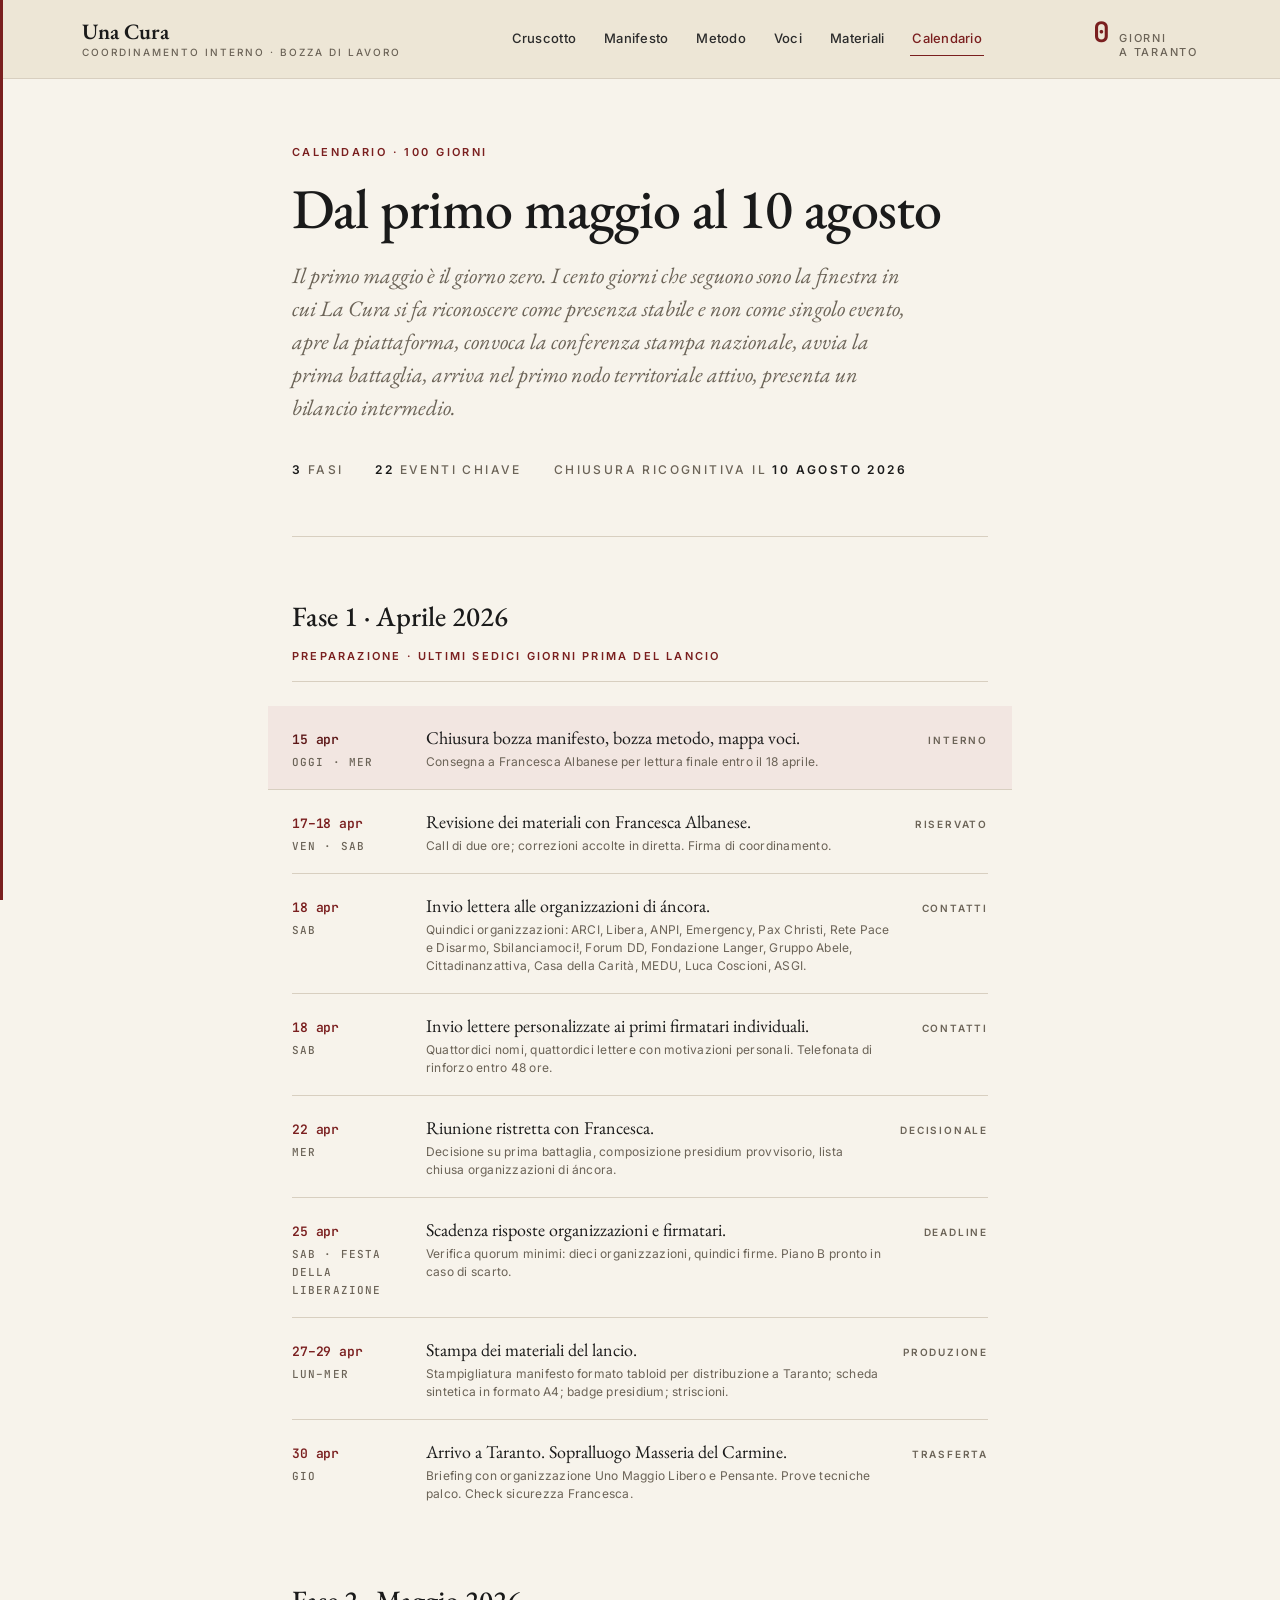
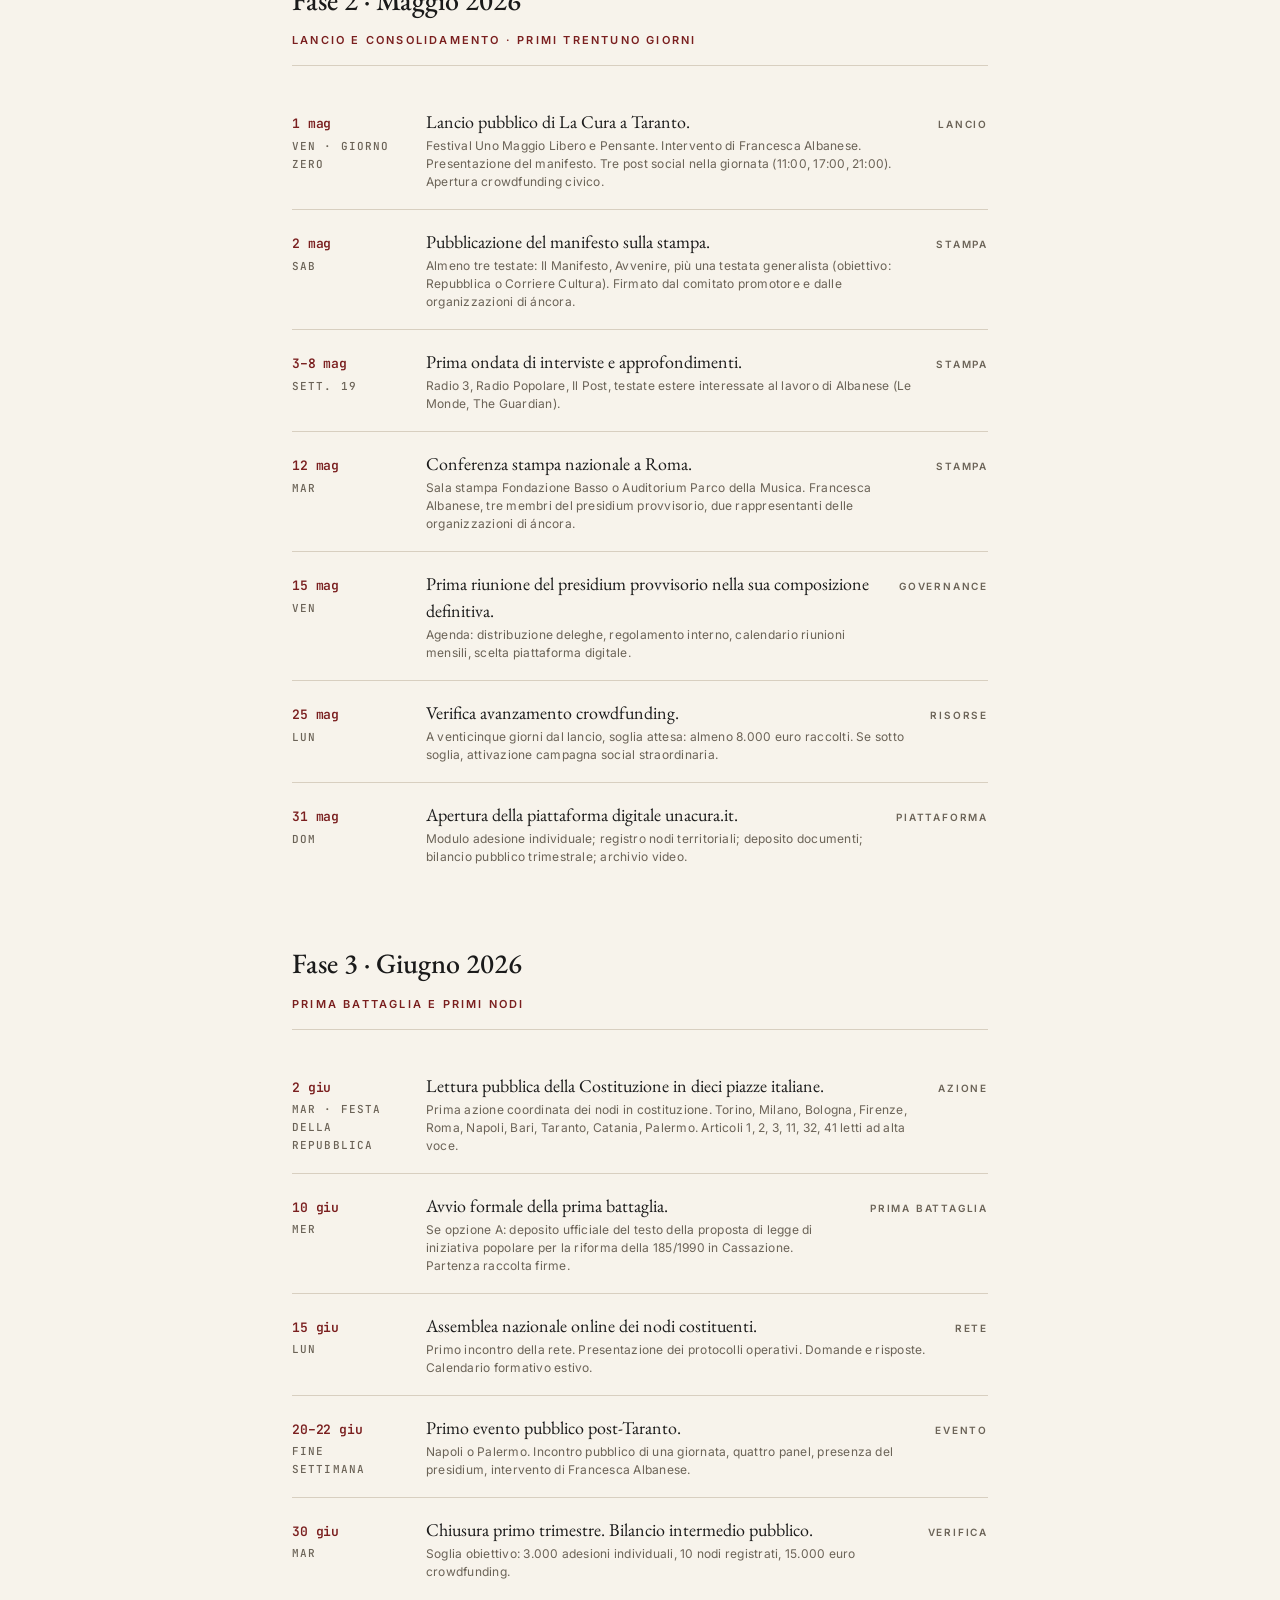
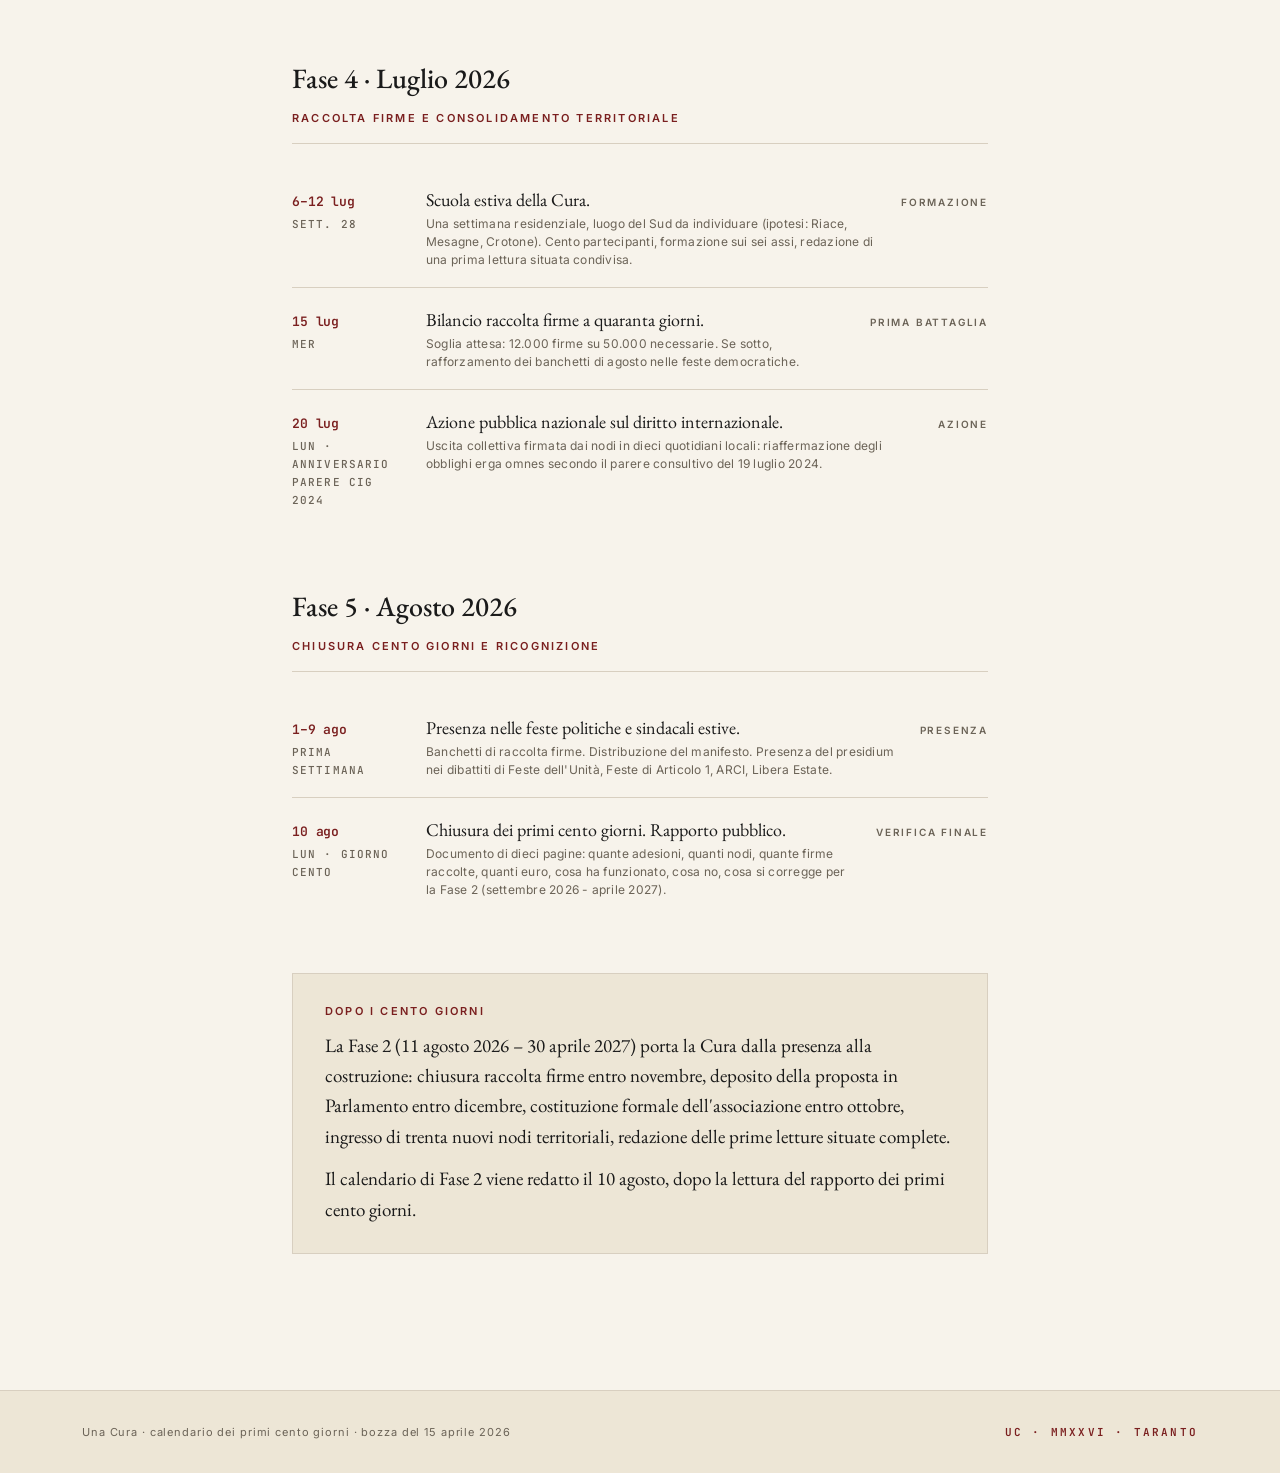
==== calendario.html @ d48b4845 "Add files via upload" ====
<!DOCTYPE html>
<html lang="it">
<head>
<meta charset="UTF-8">
<meta name="viewport" content="width=device-width, initial-scale=1.0">
<meta name="robots" content="noindex, nofollow">
<title>Una Cura — Calendario dei primi cento giorni</title>
<link rel="preconnect" href="https://fonts.googleapis.com">
<link rel="preconnect" href="https://fonts.gstatic.com" crossorigin>
<link href="https://fonts.googleapis.com/css2?family=EB+Garamond:ital,wght@0,400;0,500;0,600;1,400&family=Inter:wght@400;500;600&family=JetBrains+Mono:wght@400;500;600&display=swap" rel="stylesheet">
<link rel="stylesheet" href="css/style.css">
</head>
<body>

<header class="site">
  <div class="container-wide">
    <a href="index.html" class="brand">Una Cura<small>Coordinamento interno · bozza di lavoro</small></a>
    <nav class="main">
      <a href="index.html">Cruscotto</a>
      <a href="manifesto.html">Manifesto</a>
      <a href="metodo.html">Metodo</a>
      <a href="voci.html">Voci</a>
      <a href="materiali.html">Materiali</a>
      <a href="calendario.html" class="active">Calendario</a>
    </nav>
    <div class="countdown">
      <span class="days" data-countdown>—</span>
      <span class="label">giorni<br>a Taranto</span>
    </div>
  </div>
</header>

<main class="container">

  <section class="hero" style="padding-top:64px;">
    <div class="overline">Calendario · 100 giorni</div>
    <h1>Dal primo maggio al 10 agosto</h1>
    <p class="lead">Il primo maggio è il giorno zero. I cento giorni che seguono sono la finestra in cui La Cura si fa riconoscere come presenza stabile e non come singolo evento, apre la piattaforma, convoca la conferenza stampa nazionale, avvia la prima battaglia, arriva nel primo nodo territoriale attivo, presenta un bilancio intermedio.</p>
    <div class="meta">
      <span><strong>3</strong> fasi</span>
      <span><strong>22</strong> eventi chiave</span>
      <span>chiusura ricognitiva il <strong>10 agosto 2026</strong></span>
    </div>
  </section>

  <section class="block">

    <div class="calendario-mese">
      <h2>Fase 1 · Aprile 2026</h2>
      <div class="mese-sub">Preparazione · ultimi sedici giorni prima del lancio</div>

      <div class="agenda-item today">
        <div class="agenda-date">15 apr<span class="giorno">oggi · mer</span></div>
        <div class="agenda-text">Chiusura bozza manifesto, bozza metodo, mappa voci.<span class="sub">Consegna a Francesca Albanese per lettura finale entro il 18 aprile.</span></div>
        <div class="agenda-tag">interno</div>
      </div>

      <div class="agenda-item">
        <div class="agenda-date">17–18 apr<span class="giorno">ven · sab</span></div>
        <div class="agenda-text">Revisione dei materiali con Francesca Albanese.<span class="sub">Call di due ore; correzioni accolte in diretta. Firma di coordinamento.</span></div>
        <div class="agenda-tag">riservato</div>
      </div>

      <div class="agenda-item">
        <div class="agenda-date">18 apr<span class="giorno">sab</span></div>
        <div class="agenda-text">Invio lettera alle organizzazioni di áncora.<span class="sub">Quindici organizzazioni: ARCI, Libera, ANPI, Emergency, Pax Christi, Rete Pace e Disarmo, Sbilanciamoci!, Forum DD, Fondazione Langer, Gruppo Abele, Cittadinanzattiva, Casa della Carità, MEDU, Luca Coscioni, ASGI.</span></div>
        <div class="agenda-tag">contatti</div>
      </div>

      <div class="agenda-item">
        <div class="agenda-date">18 apr<span class="giorno">sab</span></div>
        <div class="agenda-text">Invio lettere personalizzate ai primi firmatari individuali.<span class="sub">Quattordici nomi, quattordici lettere con motivazioni personali. Telefonata di rinforzo entro 48 ore.</span></div>
        <div class="agenda-tag">contatti</div>
      </div>

      <div class="agenda-item">
        <div class="agenda-date">22 apr<span class="giorno">mer</span></div>
        <div class="agenda-text">Riunione ristretta con Francesca.<span class="sub">Decisione su prima battaglia, composizione presidium provvisorio, lista chiusa organizzazioni di áncora.</span></div>
        <div class="agenda-tag">decisionale</div>
      </div>

      <div class="agenda-item">
        <div class="agenda-date">25 apr<span class="giorno">sab · Festa della Liberazione</span></div>
        <div class="agenda-text">Scadenza risposte organizzazioni e firmatari.<span class="sub">Verifica quorum minimi: dieci organizzazioni, quindici firme. Piano B pronto in caso di scarto.</span></div>
        <div class="agenda-tag">deadline</div>
      </div>

      <div class="agenda-item">
        <div class="agenda-date">27–29 apr<span class="giorno">lun–mer</span></div>
        <div class="agenda-text">Stampa dei materiali del lancio.<span class="sub">Stampigliatura manifesto formato tabloid per distribuzione a Taranto; scheda sintetica in formato A4; badge presidium; striscioni.</span></div>
        <div class="agenda-tag">produzione</div>
      </div>

      <div class="agenda-item">
        <div class="agenda-date">30 apr<span class="giorno">gio</span></div>
        <div class="agenda-text">Arrivo a Taranto. Sopralluogo Masseria del Carmine.<span class="sub">Briefing con organizzazione Uno Maggio Libero e Pensante. Prove tecniche palco. Check sicurezza Francesca.</span></div>
        <div class="agenda-tag">trasferta</div>
      </div>
    </div>

    <div class="calendario-mese">
      <h2>Fase 2 · Maggio 2026</h2>
      <div class="mese-sub">Lancio e consolidamento · primi trentuno giorni</div>

      <div class="agenda-item">
        <div class="agenda-date">1 mag<span class="giorno">ven · GIORNO ZERO</span></div>
        <div class="agenda-text">Lancio pubblico di La Cura a Taranto.<span class="sub">Festival Uno Maggio Libero e Pensante. Intervento di Francesca Albanese. Presentazione del manifesto. Tre post social nella giornata (11:00, 17:00, 21:00). Apertura crowdfunding civico.</span></div>
        <div class="agenda-tag">lancio</div>
      </div>

      <div class="agenda-item">
        <div class="agenda-date">2 mag<span class="giorno">sab</span></div>
        <div class="agenda-text">Pubblicazione del manifesto sulla stampa.<span class="sub">Almeno tre testate: Il Manifesto, Avvenire, più una testata generalista (obiettivo: Repubblica o Corriere Cultura). Firmato dal comitato promotore e dalle organizzazioni di áncora.</span></div>
        <div class="agenda-tag">stampa</div>
      </div>

      <div class="agenda-item">
        <div class="agenda-date">3–8 mag<span class="giorno">sett. 19</span></div>
        <div class="agenda-text">Prima ondata di interviste e approfondimenti.<span class="sub">Radio 3, Radio Popolare, Il Post, testate estere interessate al lavoro di Albanese (Le Monde, The Guardian).</span></div>
        <div class="agenda-tag">stampa</div>
      </div>

      <div class="agenda-item">
        <div class="agenda-date">12 mag<span class="giorno">mar</span></div>
        <div class="agenda-text">Conferenza stampa nazionale a Roma.<span class="sub">Sala stampa Fondazione Basso o Auditorium Parco della Musica. Francesca Albanese, tre membri del presidium provvisorio, due rappresentanti delle organizzazioni di áncora.</span></div>
        <div class="agenda-tag">stampa</div>
      </div>

      <div class="agenda-item">
        <div class="agenda-date">15 mag<span class="giorno">ven</span></div>
        <div class="agenda-text">Prima riunione del presidium provvisorio nella sua composizione definitiva.<span class="sub">Agenda: distribuzione deleghe, regolamento interno, calendario riunioni mensili, scelta piattaforma digitale.</span></div>
        <div class="agenda-tag">governance</div>
      </div>

      <div class="agenda-item">
        <div class="agenda-date">25 mag<span class="giorno">lun</span></div>
        <div class="agenda-text">Verifica avanzamento crowdfunding.<span class="sub">A venticinque giorni dal lancio, soglia attesa: almeno 8.000 euro raccolti. Se sotto soglia, attivazione campagna social straordinaria.</span></div>
        <div class="agenda-tag">risorse</div>
      </div>

      <div class="agenda-item">
        <div class="agenda-date">31 mag<span class="giorno">dom</span></div>
        <div class="agenda-text">Apertura della piattaforma digitale unacura.it.<span class="sub">Modulo adesione individuale; registro nodi territoriali; deposito documenti; bilancio pubblico trimestrale; archivio video.</span></div>
        <div class="agenda-tag">piattaforma</div>
      </div>
    </div>

    <div class="calendario-mese">
      <h2>Fase 3 · Giugno 2026</h2>
      <div class="mese-sub">Prima battaglia e primi nodi</div>

      <div class="agenda-item">
        <div class="agenda-date">2 giu<span class="giorno">mar · Festa della Repubblica</span></div>
        <div class="agenda-text">Lettura pubblica della Costituzione in dieci piazze italiane.<span class="sub">Prima azione coordinata dei nodi in costituzione. Torino, Milano, Bologna, Firenze, Roma, Napoli, Bari, Taranto, Catania, Palermo. Articoli 1, 2, 3, 11, 32, 41 letti ad alta voce.</span></div>
        <div class="agenda-tag">azione</div>
      </div>

      <div class="agenda-item">
        <div class="agenda-date">10 giu<span class="giorno">mer</span></div>
        <div class="agenda-text">Avvio formale della prima battaglia.<span class="sub">Se opzione A: deposito ufficiale del testo della proposta di legge di iniziativa popolare per la riforma della 185/1990 in Cassazione. Partenza raccolta firme.</span></div>
        <div class="agenda-tag">prima battaglia</div>
      </div>

      <div class="agenda-item">
        <div class="agenda-date">15 giu<span class="giorno">lun</span></div>
        <div class="agenda-text">Assemblea nazionale online dei nodi costituenti.<span class="sub">Primo incontro della rete. Presentazione dei protocolli operativi. Domande e risposte. Calendario formativo estivo.</span></div>
        <div class="agenda-tag">rete</div>
      </div>

      <div class="agenda-item">
        <div class="agenda-date">20–22 giu<span class="giorno">fine settimana</span></div>
        <div class="agenda-text">Primo evento pubblico post-Taranto.<span class="sub">Napoli o Palermo. Incontro pubblico di una giornata, quattro panel, presenza del presidium, intervento di Francesca Albanese.</span></div>
        <div class="agenda-tag">evento</div>
      </div>

      <div class="agenda-item">
        <div class="agenda-date">30 giu<span class="giorno">mar</span></div>
        <div class="agenda-text">Chiusura primo trimestre. Bilancio intermedio pubblico.<span class="sub">Soglia obiettivo: 3.000 adesioni individuali, 10 nodi registrati, 15.000 euro crowdfunding.</span></div>
        <div class="agenda-tag">verifica</div>
      </div>
    </div>

    <div class="calendario-mese">
      <h2>Fase 4 · Luglio 2026</h2>
      <div class="mese-sub">Raccolta firme e consolidamento territoriale</div>

      <div class="agenda-item">
        <div class="agenda-date">6–12 lug<span class="giorno">sett. 28</span></div>
        <div class="agenda-text">Scuola estiva della Cura.<span class="sub">Una settimana residenziale, luogo del Sud da individuare (ipotesi: Riace, Mesagne, Crotone). Cento partecipanti, formazione sui sei assi, redazione di una prima lettura situata condivisa.</span></div>
        <div class="agenda-tag">formazione</div>
      </div>

      <div class="agenda-item">
        <div class="agenda-date">15 lug<span class="giorno">mer</span></div>
        <div class="agenda-text">Bilancio raccolta firme a quaranta giorni.<span class="sub">Soglia attesa: 12.000 firme su 50.000 necessarie. Se sotto, rafforzamento dei banchetti di agosto nelle feste democratiche.</span></div>
        <div class="agenda-tag">prima battaglia</div>
      </div>

      <div class="agenda-item">
        <div class="agenda-date">20 lug<span class="giorno">lun · anniversario parere CIG 2024</span></div>
        <div class="agenda-text">Azione pubblica nazionale sul diritto internazionale.<span class="sub">Uscita collettiva firmata dai nodi in dieci quotidiani locali: riaffermazione degli obblighi erga omnes secondo il parere consultivo del 19 luglio 2024.</span></div>
        <div class="agenda-tag">azione</div>
      </div>
    </div>

    <div class="calendario-mese">
      <h2>Fase 5 · Agosto 2026</h2>
      <div class="mese-sub">Chiusura cento giorni e ricognizione</div>

      <div class="agenda-item">
        <div class="agenda-date">1–9 ago<span class="giorno">prima settimana</span></div>
        <div class="agenda-text">Presenza nelle feste politiche e sindacali estive.<span class="sub">Banchetti di raccolta firme. Distribuzione del manifesto. Presenza del presidium nei dibattiti di Feste dell'Unità, Feste di Articolo 1, ARCI, Libera Estate.</span></div>
        <div class="agenda-tag">presenza</div>
      </div>

      <div class="agenda-item">
        <div class="agenda-date">10 ago<span class="giorno">lun · GIORNO CENTO</span></div>
        <div class="agenda-text">Chiusura dei primi cento giorni. Rapporto pubblico.<span class="sub">Documento di dieci pagine: quante adesioni, quanti nodi, quante firme raccolte, quanti euro, cosa ha funzionato, cosa no, cosa si corregge per la Fase 2 (settembre 2026 - aprile 2027).</span></div>
        <div class="agenda-tag">verifica finale</div>
      </div>
    </div>

    <div style="margin-top:40px;padding:28px 32px;background:var(--bg-soft);border:1px solid var(--line);">
      <div style="font-family:'Inter',sans-serif;font-size:11px;text-transform:uppercase;letter-spacing:0.2em;color:var(--accent);font-weight:600;margin-bottom:10px;">Dopo i cento giorni</div>
      <p style="font-family:'EB Garamond',serif;font-size:19px;line-height:1.6;margin:0 0 12px;">La Fase 2 (11 agosto 2026 – 30 aprile 2027) porta la Cura dalla presenza alla costruzione: chiusura raccolta firme entro novembre, deposito della proposta in Parlamento entro dicembre, costituzione formale dell'associazione entro ottobre, ingresso di trenta nuovi nodi territoriali, redazione delle prime letture situate complete.</p>
      <p style="font-family:'EB Garamond',serif;font-size:19px;line-height:1.6;margin:0;">Il calendario di Fase 2 viene redatto il 10 agosto, dopo la lettura del rapporto dei primi cento giorni.</p>
    </div>

  </section>

</main>

<footer class="site">
  <div class="container-wide">
    <div>Una Cura · calendario dei primi cento giorni · bozza del 15 aprile 2026</div>
    <div class="sigillo">UC · MMXXVI · Taranto</div>
  </div>
</footer>

<script src="js/app.js"></script>
</body>
</html>
---- css/style.css ----
/* Una Cura — sistema di coordinamento interno
   ---------------------------------------------
   Palette: carta crema, inchiostro nero, accento bordeaux,
   note di stato (ocra/oliva/ruggine) per la matrice operativa.
   Tipografia: EB Garamond per il corpo, Inter per metadati e UI,
   JetBrains Mono per date e cifre. Impianto costituzionale. */

:root {
  --bg: #F7F3EB;
  --bg-soft: #EDE6D6;
  --bg-deep: #E3DAC5;
  --ink: #1A1A1A;
  --ink-soft: #2B2B2B;
  --muted: #6B6357;
  --line: #D8CFC0;
  --line-strong: #B8AE97;
  --accent: #7A1F1F;
  --accent-deep: #5C1717;
  --accent-pale: #F2E6E1;
  --state-todo: #A8814B;
  --state-doing: #8B4513;
  --state-done: #5C6B3A;
  --state-waiting: #6B6357;
  --state-blocked: #7A1F1F;
  --radius: 2px;
  --transition: 180ms ease-out;
}

* { box-sizing: border-box; }
html, body { margin: 0; padding: 0; }
html { scroll-behavior: smooth; }

body {
  background: var(--bg);
  color: var(--ink);
  font-family: 'EB Garamond', Georgia, 'Times New Roman', serif;
  font-size: 18px;
  line-height: 1.65;
  -webkit-font-smoothing: antialiased;
  -moz-osx-font-smoothing: grayscale;
  text-rendering: optimizeLegibility;
}

/* Spina costituzionale: linea bordeaux verticale sul bordo sinistro,
   elemento grafico di riconoscimento coerente su tutte le pagine. */
body::before {
  content: "";
  position: fixed;
  left: 0;
  top: 0;
  bottom: 0;
  width: 3px;
  background: var(--accent);
  z-index: 100;
}

/* Container */
.container { max-width: 760px; margin: 0 auto; padding: 0 32px; }
.container-wide { max-width: 1180px; margin: 0 auto; padding: 0 32px; }

/* Header sito */
header.site {
  border-bottom: 1px solid var(--line);
  background: var(--bg-soft);
  padding: 18px 0;
  position: sticky;
  top: 0;
  z-index: 50;
  backdrop-filter: saturate(1.1);
}
header.site .container-wide {
  display: grid;
  grid-template-columns: auto 1fr auto;
  align-items: center;
  gap: 40px;
}
.brand {
  font-family: 'EB Garamond', Georgia, serif;
  font-weight: 600;
  font-size: 22px;
  text-decoration: none;
  color: var(--ink);
  letter-spacing: -0.005em;
  line-height: 1;
  display: block;
}
.brand small {
  display: block;
  font-family: 'Inter', sans-serif;
  font-size: 10px;
  font-weight: 500;
  text-transform: uppercase;
  letter-spacing: 0.2em;
  color: var(--muted);
  margin-top: 4px;
}

nav.main { display: flex; gap: 24px; justify-content: center; }
nav.main a {
  font-family: 'Inter', sans-serif;
  font-size: 13px;
  font-weight: 500;
  color: var(--ink-soft);
  text-decoration: none;
  letter-spacing: 0.02em;
  padding: 6px 2px;
  border-bottom: 1px solid transparent;
  transition: color var(--transition), border-color var(--transition);
}
nav.main a:hover { color: var(--accent); }
nav.main a.active {
  color: var(--accent);
  border-bottom-color: var(--accent);
}

/* Countdown */
.countdown {
  display: flex;
  align-items: baseline;
  gap: 10px;
  font-family: 'Inter', sans-serif;
  color: var(--ink-soft);
  text-align: right;
}
.countdown .days {
  font-family: 'JetBrains Mono', 'SF Mono', Menlo, monospace;
  font-size: 28px;
  font-weight: 600;
  color: var(--accent);
  line-height: 1;
  letter-spacing: -0.02em;
}
.countdown .label {
  font-size: 11px;
  text-transform: uppercase;
  letter-spacing: 0.16em;
  color: var(--muted);
  font-weight: 500;
  max-width: 90px;
  line-height: 1.25;
  text-align: left;
}

/* Hero */
.hero {
  padding: 80px 0 56px;
  border-bottom: 1px solid var(--line);
}
.hero .overline {
  font-family: 'Inter', sans-serif;
  font-size: 11px;
  text-transform: uppercase;
  letter-spacing: 0.22em;
  color: var(--accent);
  font-weight: 600;
  margin-bottom: 18px;
}
.hero h1 {
  font-family: 'EB Garamond', serif;
  font-weight: 500;
  font-size: 56px;
  line-height: 1.08;
  margin: 0 0 20px;
  letter-spacing: -0.015em;
  color: var(--ink);
}
.hero .lead {
  font-size: 22px;
  color: var(--muted);
  font-style: italic;
  line-height: 1.5;
  margin: 0 0 36px;
  max-width: 620px;
}
.hero .meta {
  font-family: 'Inter', sans-serif;
  font-size: 12px;
  text-transform: uppercase;
  letter-spacing: 0.2em;
  color: var(--muted);
  font-weight: 500;
  display: flex;
  gap: 32px;
  flex-wrap: wrap;
}
.hero .meta span strong {
  color: var(--ink);
  font-weight: 600;
}

/* Sezioni generiche */
section.block { padding: 56px 0; border-bottom: 1px solid var(--line); }
section.block:last-of-type { border-bottom: none; }
.section-head {
  display: flex;
  justify-content: space-between;
  align-items: baseline;
  margin-bottom: 28px;
  flex-wrap: wrap;
  gap: 12px;
}
.section-head h2 {
  font-family: 'EB Garamond', serif;
  font-weight: 500;
  font-size: 32px;
  letter-spacing: -0.01em;
  margin: 0;
  color: var(--ink);
}
.section-head .eyebrow {
  font-family: 'Inter', sans-serif;
  font-size: 11px;
  text-transform: uppercase;
  letter-spacing: 0.2em;
  color: var(--muted);
  font-weight: 500;
}

/* Progress ricostituzione */
.ricostituzione {
  background: var(--bg-soft);
  border: 1px solid var(--line);
  padding: 28px 32px;
  margin-top: 24px;
}
.ricostituzione .ric-head {
  display: flex;
  justify-content: space-between;
  align-items: baseline;
  margin-bottom: 18px;
}
.ricostituzione .ric-title {
  font-family: 'Inter', sans-serif;
  font-size: 12px;
  text-transform: uppercase;
  letter-spacing: 0.18em;
  color: var(--ink);
  font-weight: 600;
}
.ricostituzione .ric-pct {
  font-family: 'JetBrains Mono', monospace;
  font-size: 22px;
  color: var(--accent);
  font-weight: 600;
  letter-spacing: -0.02em;
}
.ricostituzione .bar {
  height: 6px;
  background: var(--line);
  position: relative;
  overflow: hidden;
}
.ricostituzione .bar-fill {
  position: absolute;
  top: 0;
  left: 0;
  height: 100%;
  background: var(--accent);
  transition: width 600ms cubic-bezier(0.4, 0, 0.2, 1);
}
.ricostituzione .ric-sub {
  display: grid;
  grid-template-columns: repeat(3, 1fr);
  gap: 24px;
  margin-top: 24px;
  font-family: 'Inter', sans-serif;
}
.ricostituzione .ric-sub > div {
  border-left: 2px solid var(--line-strong);
  padding-left: 14px;
}
.ricostituzione .ric-sub .val {
  font-family: 'JetBrains Mono', monospace;
  font-size: 20px;
  color: var(--ink);
  font-weight: 600;
  display: block;
  line-height: 1;
  margin-bottom: 6px;
}
.ricostituzione .ric-sub .lab {
  font-size: 10px;
  text-transform: uppercase;
  letter-spacing: 0.16em;
  color: var(--muted);
  font-weight: 500;
}

/* Checklist decisioni */
.decisions { list-style: none; padding: 0; margin: 0; }
.decisions li {
  display: grid;
  grid-template-columns: auto 1fr auto;
  gap: 18px;
  padding: 18px 0;
  border-bottom: 1px solid var(--line);
  align-items: start;
}
.decisions li:last-child { border-bottom: none; }
.decisions input[type="checkbox"] {
  appearance: none;
  -webkit-appearance: none;
  width: 18px;
  height: 18px;
  border: 1.5px solid var(--line-strong);
  background: var(--bg);
  cursor: pointer;
  margin-top: 4px;
  position: relative;
  transition: all var(--transition);
}
.decisions input[type="checkbox"]:hover { border-color: var(--accent); }
.decisions input[type="checkbox"]:checked {
  background: var(--accent);
  border-color: var(--accent);
}
.decisions input[type="checkbox"]:checked::after {
  content: "";
  position: absolute;
  left: 4px;
  top: 1px;
  width: 5px;
  height: 10px;
  border: solid var(--bg);
  border-width: 0 2px 2px 0;
  transform: rotate(45deg);
}
.decisions .dec-body .dec-title {
  font-family: 'EB Garamond', serif;
  font-size: 19px;
  font-weight: 500;
  color: var(--ink);
  margin: 0 0 4px;
  transition: color var(--transition), text-decoration var(--transition);
}
.decisions li.done .dec-title { color: var(--muted); text-decoration: line-through; }
.decisions .dec-meta {
  font-family: 'Inter', sans-serif;
  font-size: 12px;
  color: var(--muted);
  letter-spacing: 0.02em;
}
.decisions .dec-meta strong { color: var(--ink-soft); font-weight: 500; }
.decisions .urgency {
  font-family: 'Inter', sans-serif;
  font-size: 10px;
  text-transform: uppercase;
  letter-spacing: 0.15em;
  font-weight: 600;
  padding: 4px 10px;
  border: 1px solid currentColor;
  white-space: nowrap;
  margin-top: 2px;
}
.urgency.u-now { color: var(--state-blocked); background: var(--accent-pale); }
.urgency.u-week { color: var(--state-doing); }
.urgency.u-soon { color: var(--state-todo); }

/* Matrice contatti */
.matrice-wrap { overflow-x: auto; margin: 0 -32px; padding: 0 32px; }
.matrice {
  width: 100%;
  border-collapse: collapse;
  font-family: 'Inter', sans-serif;
  font-size: 13px;
  min-width: 900px;
}
.matrice thead th {
  text-align: left;
  font-weight: 600;
  font-size: 10px;
  text-transform: uppercase;
  letter-spacing: 0.16em;
  color: var(--muted);
  padding: 10px 12px;
  border-bottom: 1.5px solid var(--ink);
  background: var(--bg-soft);
}
.matrice tbody td {
  padding: 10px 12px;
  border-bottom: 1px solid var(--line);
  vertical-align: top;
  color: var(--ink-soft);
}
.matrice tbody tr:hover { background: var(--bg-soft); }
.matrice .nome {
  font-family: 'EB Garamond', serif;
  font-size: 16px;
  color: var(--ink);
  font-weight: 500;
}
.matrice .sub {
  font-size: 11px;
  color: var(--muted);
  margin-top: 2px;
}
.matrice .gruppo-header td {
  font-family: 'Inter', sans-serif;
  font-size: 10px;
  text-transform: uppercase;
  letter-spacing: 0.2em;
  color: var(--accent);
  font-weight: 600;
  background: var(--bg);
  padding: 20px 12px 6px;
  border-bottom: 1px solid var(--accent);
}

/* Select stato */
select.stato {
  appearance: none;
  -webkit-appearance: none;
  font-family: 'Inter', sans-serif;
  font-size: 11px;
  font-weight: 600;
  text-transform: uppercase;
  letter-spacing: 0.12em;
  padding: 4px 24px 4px 10px;
  border: 1px solid var(--line-strong);
  background: var(--bg);
  background-image: url("data:image/svg+xml,%3Csvg xmlns='http://www.w3.org/2000/svg' width='8' height='6' viewBox='0 0 8 6'%3E%3Cpath d='M0 0l4 6 4-6z' fill='%236B6357'/%3E%3C/svg%3E");
  background-repeat: no-repeat;
  background-position: right 8px center;
  cursor: pointer;
  color: var(--ink);
  transition: all var(--transition);
}
select.stato:hover { border-color: var(--accent); }
select.stato.s-todo { color: var(--state-todo); border-color: var(--state-todo); }
select.stato.s-doing { color: var(--state-doing); border-color: var(--state-doing); background-color: var(--accent-pale); }
select.stato.s-done { color: var(--state-done); border-color: var(--state-done); }
select.stato.s-waiting { color: var(--state-waiting); }
select.stato.s-no { color: var(--state-blocked); border-color: var(--state-blocked); }

input.cell-input {
  font-family: 'Inter', sans-serif;
  font-size: 12px;
  color: var(--ink-soft);
  background: transparent;
  border: none;
  border-bottom: 1px dashed transparent;
  padding: 2px 0;
  width: 100%;
  transition: border-color var(--transition);
}
input.cell-input:hover { border-bottom-color: var(--line-strong); }
input.cell-input:focus { outline: none; border-bottom-color: var(--accent); }

/* Agenda */
.agenda { margin-top: 16px; }
.agenda-item {
  display: grid;
  grid-template-columns: 110px 1fr auto;
  gap: 24px;
  padding: 18px 0;
  border-bottom: 1px solid var(--line);
  align-items: baseline;
}
.agenda-item:last-child { border-bottom: none; }
.agenda-date {
  font-family: 'JetBrains Mono', monospace;
  font-size: 13px;
  color: var(--accent);
  font-weight: 600;
  letter-spacing: -0.01em;
}
.agenda-date .giorno { font-size: 11px; color: var(--muted); display: block; font-weight: 500; margin-top: 2px; letter-spacing: 0.1em; text-transform: uppercase; }
.agenda-text { font-family: 'EB Garamond', serif; font-size: 18px; color: var(--ink); line-height: 1.5; }
.agenda-text .sub { font-family: 'Inter', sans-serif; font-size: 12px; color: var(--muted); display: block; margin-top: 2px; letter-spacing: 0.02em; }
.agenda-tag {
  font-family: 'Inter', sans-serif;
  font-size: 10px;
  text-transform: uppercase;
  letter-spacing: 0.18em;
  font-weight: 600;
  color: var(--muted);
}
.agenda-item.today { background: var(--accent-pale); margin: 0 -24px; padding-left: 24px; padding-right: 24px; }
.agenda-item.today .agenda-date { color: var(--accent-deep); }
.agenda-item.done { opacity: 0.5; }

/* Griglia documenti */
.doc-grid {
  display: grid;
  grid-template-columns: repeat(3, 1fr);
  gap: 16px;
  margin-top: 24px;
}
.doc-card {
  border: 1px solid var(--line);
  padding: 24px 22px;
  background: var(--bg);
  text-decoration: none;
  color: inherit;
  display: block;
  transition: all var(--transition);
  position: relative;
}
.doc-card:hover { border-color: var(--accent); background: var(--bg-soft); }
.doc-card .doc-eyebrow {
  font-family: 'Inter', sans-serif;
  font-size: 10px;
  text-transform: uppercase;
  letter-spacing: 0.2em;
  color: var(--accent);
  font-weight: 600;
  margin-bottom: 10px;
}
.doc-card .doc-title {
  font-family: 'EB Garamond', serif;
  font-size: 22px;
  font-weight: 500;
  color: var(--ink);
  margin: 0 0 6px;
  letter-spacing: -0.005em;
}
.doc-card .doc-desc {
  font-family: 'EB Garamond', serif;
  font-size: 15px;
  color: var(--muted);
  line-height: 1.5;
  font-style: italic;
}
.doc-card::after {
  content: "→";
  position: absolute;
  right: 22px;
  bottom: 22px;
  font-family: 'Inter', sans-serif;
  font-size: 18px;
  color: var(--accent);
  opacity: 0;
  transition: opacity var(--transition);
}
.doc-card:hover::after { opacity: 1; }

/* Note rapide */
.note-composer {
  background: var(--bg-soft);
  border: 1px solid var(--line);
  padding: 24px;
  margin-top: 16px;
}
.note-composer textarea {
  width: 100%;
  min-height: 100px;
  border: none;
  background: transparent;
  font-family: 'EB Garamond', serif;
  font-size: 17px;
  color: var(--ink);
  line-height: 1.55;
  resize: vertical;
  padding: 0;
}
.note-composer textarea:focus { outline: none; }
.note-composer textarea::placeholder { color: var(--muted); font-style: italic; }
.note-composer .note-meta {
  font-family: 'Inter', sans-serif;
  font-size: 11px;
  color: var(--muted);
  margin-top: 14px;
  letter-spacing: 0.04em;
  display: flex;
  justify-content: space-between;
  padding-top: 14px;
  border-top: 1px solid var(--line);
}

/* Manifesto + metodo: impianto lungo */
.reading { max-width: 680px; margin: 0 auto; padding: 60px 32px; }
.reading .overline {
  font-family: 'Inter', sans-serif;
  font-size: 11px;
  text-transform: uppercase;
  letter-spacing: 0.22em;
  color: var(--accent);
  font-weight: 600;
  margin-bottom: 16px;
}
.reading h1 {
  font-family: 'EB Garamond', serif;
  font-weight: 500;
  font-size: 52px;
  line-height: 1.1;
  margin: 0 0 14px;
  letter-spacing: -0.015em;
}
.reading .subtitle {
  font-family: 'EB Garamond', serif;
  font-size: 24px;
  color: var(--muted);
  font-style: italic;
  margin: 0 0 20px;
}
.reading .dateline {
  font-family: 'Inter', sans-serif;
  font-size: 11px;
  text-transform: uppercase;
  letter-spacing: 0.2em;
  color: var(--muted);
  font-weight: 500;
  margin-bottom: 48px;
  padding-bottom: 20px;
  border-bottom: 1px solid var(--line);
}
.reading p {
  font-family: 'EB Garamond', serif;
  font-size: 20px;
  line-height: 1.7;
  color: var(--ink);
  margin: 0 0 22px;
}
.reading p.first-p::first-letter {
  font-size: 68px;
  font-weight: 500;
  float: left;
  line-height: 0.9;
  padding: 8px 12px 0 0;
  color: var(--accent);
}
.reading h2 {
  font-family: 'EB Garamond', serif;
  font-weight: 500;
  font-size: 28px;
  margin: 48px 0 18px;
  padding-top: 18px;
  border-top: 1px solid var(--line);
}
.reading h2 .num {
  font-family: 'JetBrains Mono', monospace;
  color: var(--accent);
  font-weight: 600;
  margin-right: 12px;
  font-size: 22px;
}
.reading h3 {
  font-family: 'Inter', sans-serif;
  font-weight: 600;
  font-size: 11px;
  letter-spacing: 0.18em;
  text-transform: uppercase;
  color: var(--muted);
  margin: 28px 0 10px;
}
.reading .closing {
  text-align: center;
  font-family: 'EB Garamond', serif;
  font-size: 28px;
  font-weight: 500;
  margin: 56px 0 24px;
  color: var(--accent);
  letter-spacing: 0.01em;
}
.reading .urgent-box {
  background: var(--accent-pale);
  border-left: 3px solid var(--accent);
  padding: 24px 28px;
  margin-top: 40px;
}
.reading .urgent-box h3 { margin-top: 0; color: var(--accent); }

/* Progress bar fissa in alto durante lettura */
.reading-progress {
  position: fixed;
  top: 0;
  left: 3px;
  right: 0;
  height: 2px;
  background: transparent;
  z-index: 60;
}
.reading-progress .rp-fill {
  height: 100%;
  width: 0;
  background: var(--accent);
  transition: width 100ms linear;
}

/* Footer */
footer.site {
  margin-top: 80px;
  padding: 32px 0;
  border-top: 1px solid var(--line);
  background: var(--bg-soft);
  font-family: 'Inter', sans-serif;
  font-size: 11px;
  color: var(--muted);
  letter-spacing: 0.08em;
}
footer.site .container-wide {
  display: flex;
  justify-content: space-between;
  gap: 20px;
  flex-wrap: wrap;
  align-items: center;
}
footer.site .sigillo {
  font-family: 'JetBrains Mono', monospace;
  font-size: 11px;
  letter-spacing: 0.2em;
  color: var(--accent);
  text-transform: uppercase;
  font-weight: 600;
}

/* Voci table */
.voci-table {
  width: 100%;
  border-collapse: collapse;
  font-family: 'Inter', sans-serif;
  font-size: 13px;
  margin-top: 24px;
}
.voci-table th {
  text-align: left;
  font-weight: 600;
  font-size: 10px;
  text-transform: uppercase;
  letter-spacing: 0.16em;
  color: var(--muted);
  padding: 10px 14px;
  border-bottom: 1.5px solid var(--ink);
  background: var(--bg-soft);
  vertical-align: bottom;
}
.voci-table td {
  padding: 16px 14px;
  border-bottom: 1px solid var(--line);
  vertical-align: top;
  color: var(--ink-soft);
}
.voci-table .voce-nome {
  font-family: 'EB Garamond', serif;
  font-size: 19px;
  color: var(--ink);
  font-weight: 500;
}
.voci-table .voce-ruolo { font-size: 11px; color: var(--muted); display: block; margin-top: 3px; letter-spacing: 0.02em; }
.voci-table .voce-tag {
  display: inline-block;
  font-size: 10px;
  text-transform: uppercase;
  letter-spacing: 0.14em;
  font-weight: 600;
  padding: 3px 8px;
  border: 1px solid var(--line-strong);
  color: var(--ink-soft);
  margin: 2px 4px 2px 0;
}
.voci-table .voce-tag.primary { border-color: var(--accent); color: var(--accent); }

/* Materiali */
.materiale {
  border: 1px solid var(--line);
  margin-bottom: 24px;
  background: var(--bg);
}
.materiale-head {
  padding: 20px 28px;
  display: flex;
  justify-content: space-between;
  align-items: baseline;
  border-bottom: 1px solid var(--line);
  background: var(--bg-soft);
  flex-wrap: wrap;
  gap: 12px;
}
.materiale-head h3 {
  font-family: 'EB Garamond', serif;
  font-size: 22px;
  font-weight: 500;
  margin: 0;
  color: var(--ink);
  letter-spacing: -0.005em;
}
.materiale-head .tag {
  font-family: 'Inter', sans-serif;
  font-size: 10px;
  text-transform: uppercase;
  letter-spacing: 0.18em;
  color: var(--muted);
  font-weight: 600;
}
.materiale-body {
  padding: 28px;
  font-family: 'EB Garamond', serif;
  font-size: 17px;
  line-height: 1.65;
  color: var(--ink);
}
.materiale-body p { margin: 0 0 16px; }
.materiale-body p:last-child { margin-bottom: 0; }
.materiale-body .small-caps {
  font-family: 'Inter', sans-serif;
  font-size: 10px;
  text-transform: uppercase;
  letter-spacing: 0.18em;
  color: var(--muted);
  font-weight: 600;
  display: block;
  margin-bottom: 8px;
}

/* Calendario */
.calendario-mese {
  margin-bottom: 56px;
}
.calendario-mese h2 {
  font-family: 'EB Garamond', serif;
  font-weight: 500;
  font-size: 28px;
  margin: 0 0 8px;
  color: var(--ink);
}
.calendario-mese .mese-sub {
  font-family: 'Inter', sans-serif;
  font-size: 11px;
  text-transform: uppercase;
  letter-spacing: 0.2em;
  color: var(--accent);
  font-weight: 600;
  margin-bottom: 24px;
  padding-bottom: 16px;
  border-bottom: 1px solid var(--line);
}

/* Reveal on load */
.fade-in { opacity: 0; transform: translateY(8px); animation: fadeIn 700ms cubic-bezier(0.2, 0.8, 0.2, 1) forwards; }
.fade-in:nth-child(2) { animation-delay: 80ms; }
.fade-in:nth-child(3) { animation-delay: 160ms; }
.fade-in:nth-child(4) { animation-delay: 240ms; }
.fade-in:nth-child(5) { animation-delay: 320ms; }
@keyframes fadeIn { to { opacity: 1; transform: translateY(0); } }

/* Responsive */
@media (max-width: 960px) {
  header.site .container-wide { grid-template-columns: 1fr; gap: 16px; }
  nav.main { justify-content: flex-start; flex-wrap: wrap; gap: 16px; }
  .countdown { justify-content: flex-start; text-align: left; }
  .hero h1 { font-size: 42px; }
  .hero .lead { font-size: 19px; }
  .doc-grid { grid-template-columns: 1fr; }
  .ricostituzione .ric-sub { grid-template-columns: 1fr; gap: 14px; }
  .agenda-item { grid-template-columns: 1fr; gap: 6px; }
  .reading h1 { font-size: 36px; }
  .reading p { font-size: 18px; }
}

@media (max-width: 640px) {
  .container, .container-wide { padding: 0 22px; }
  .hero { padding: 48px 0 32px; }
  .hero h1 { font-size: 34px; }
  body { font-size: 17px; }
}

/* Print */
@media print {
  body::before, header.site, footer.site, .reading-progress { display: none; }
  .hero { padding: 0 0 20px; }
  .reading { padding: 0; max-width: 100%; }
}
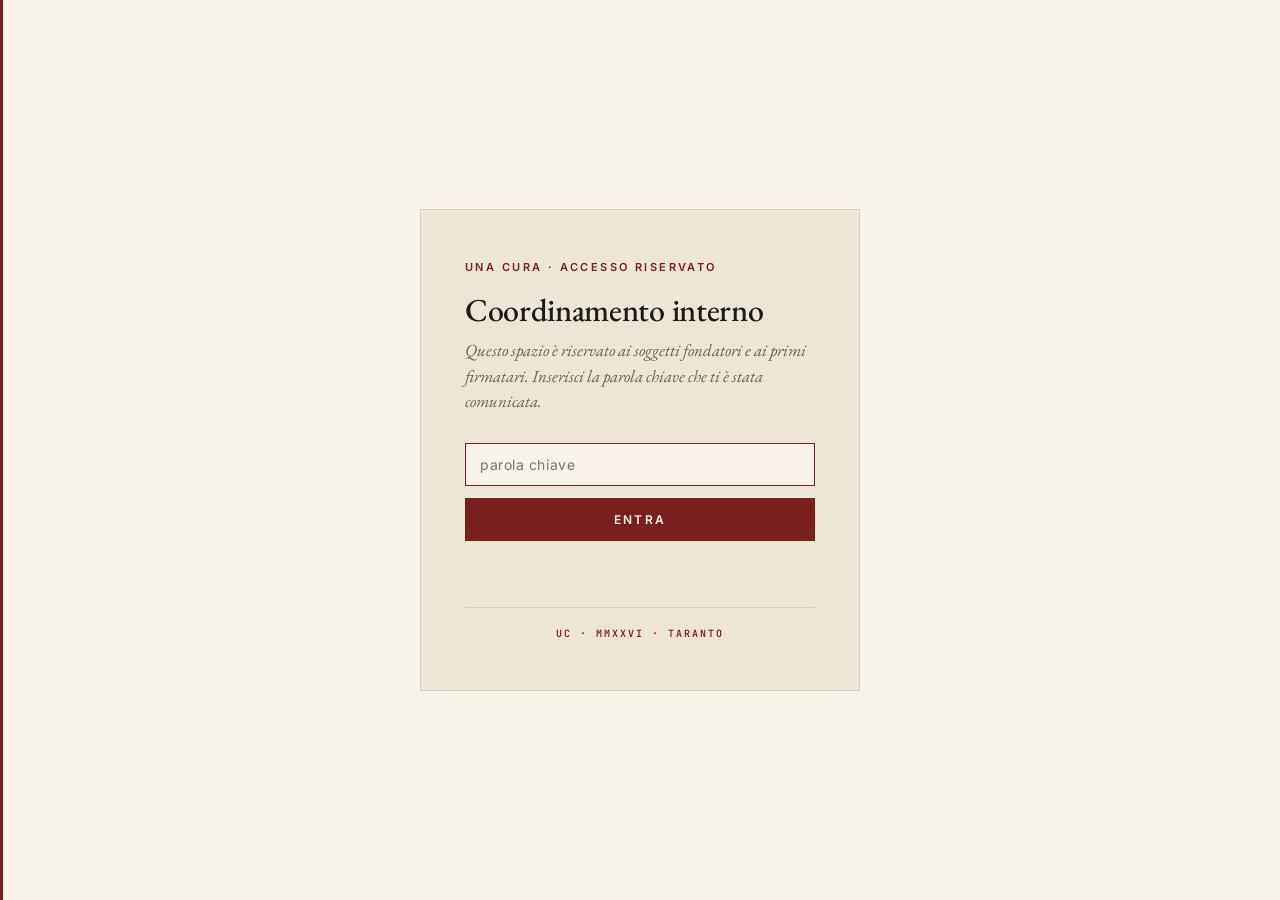
==== commit 61b6d97e: "Add files via upload" ====
--- a/calendario.html
+++ b/calendario.html
@@ -9,6 +9,7 @@
 <link rel="preconnect" href="https://fonts.gstatic.com" crossorigin>
 <link href="https://fonts.googleapis.com/css2?family=EB+Garamond:ital,wght@0,400;0,500;0,600;1,400&family=Inter:wght@400;500;600&family=JetBrains+Mono:wght@400;500;600&display=swap" rel="stylesheet">
 <link rel="stylesheet" href="css/style.css">
+<script src="js/gate.js"></script>
 </head>
 <body>
 
